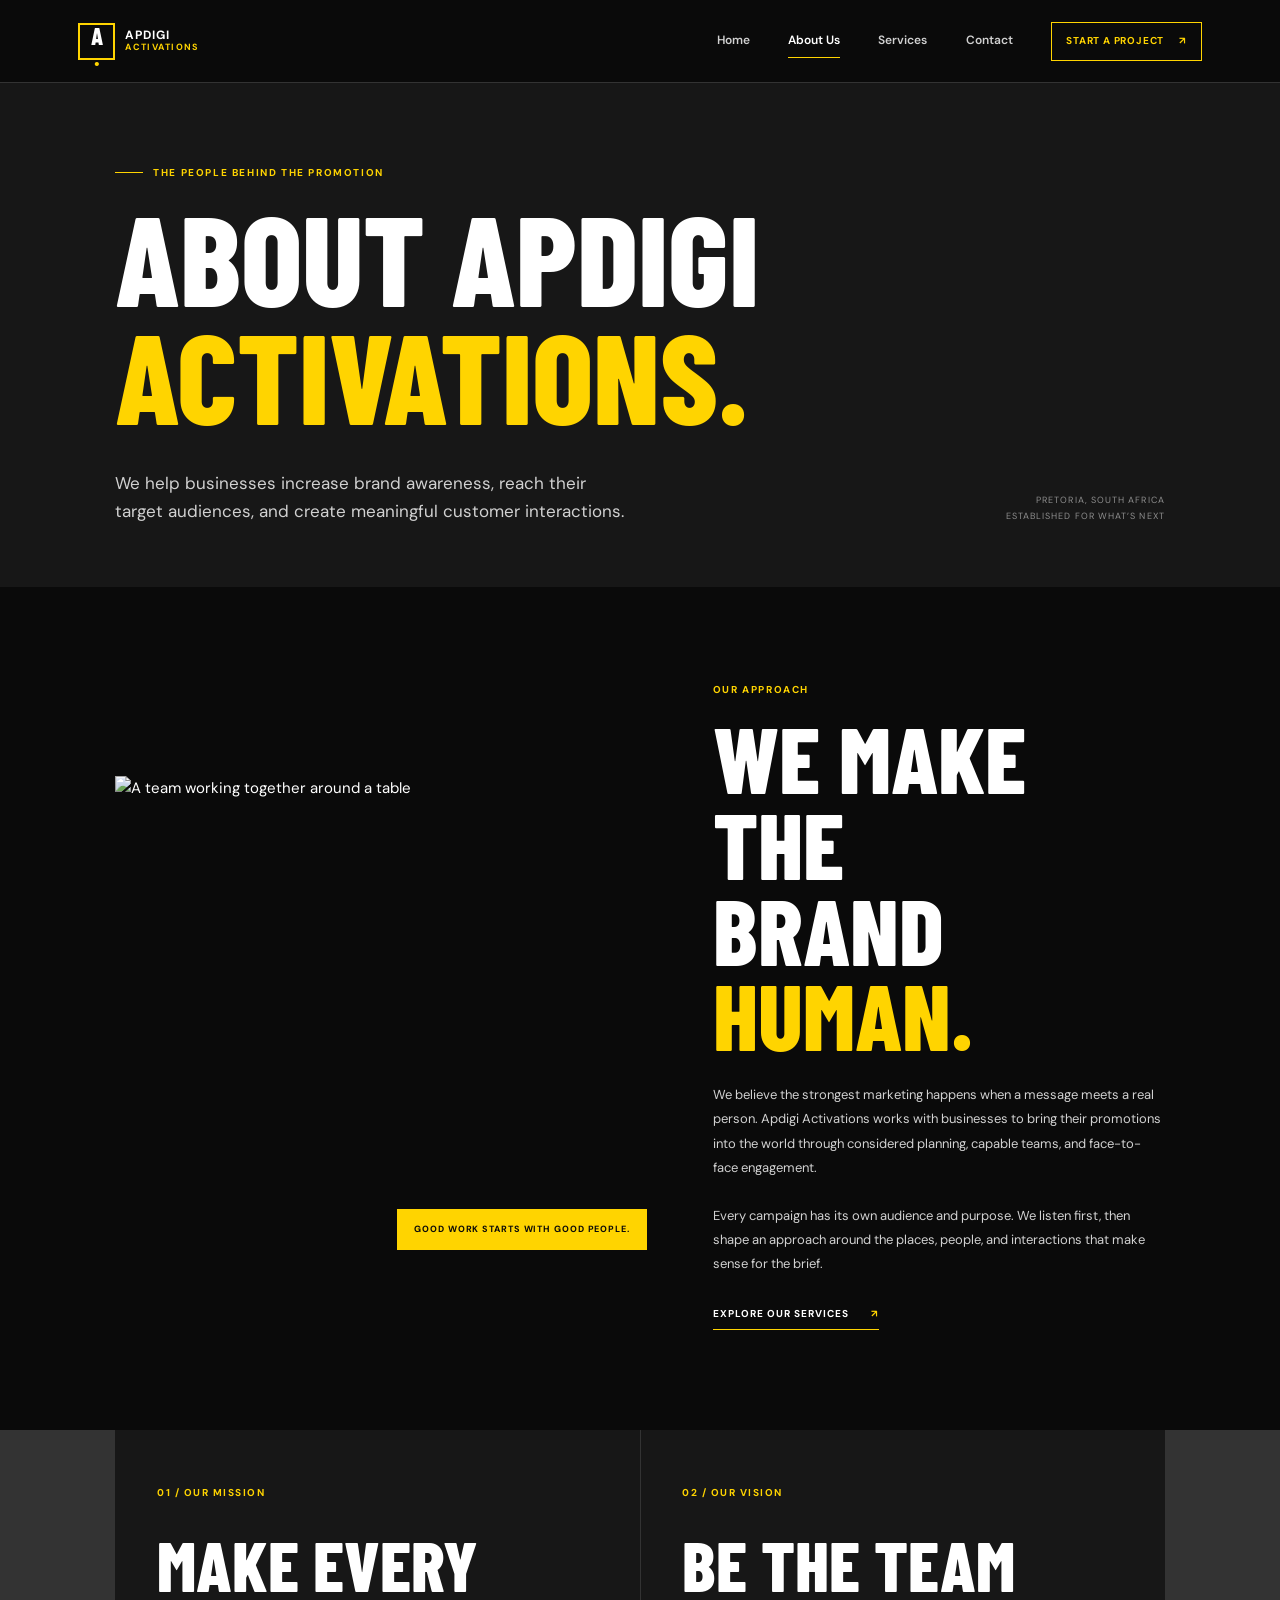
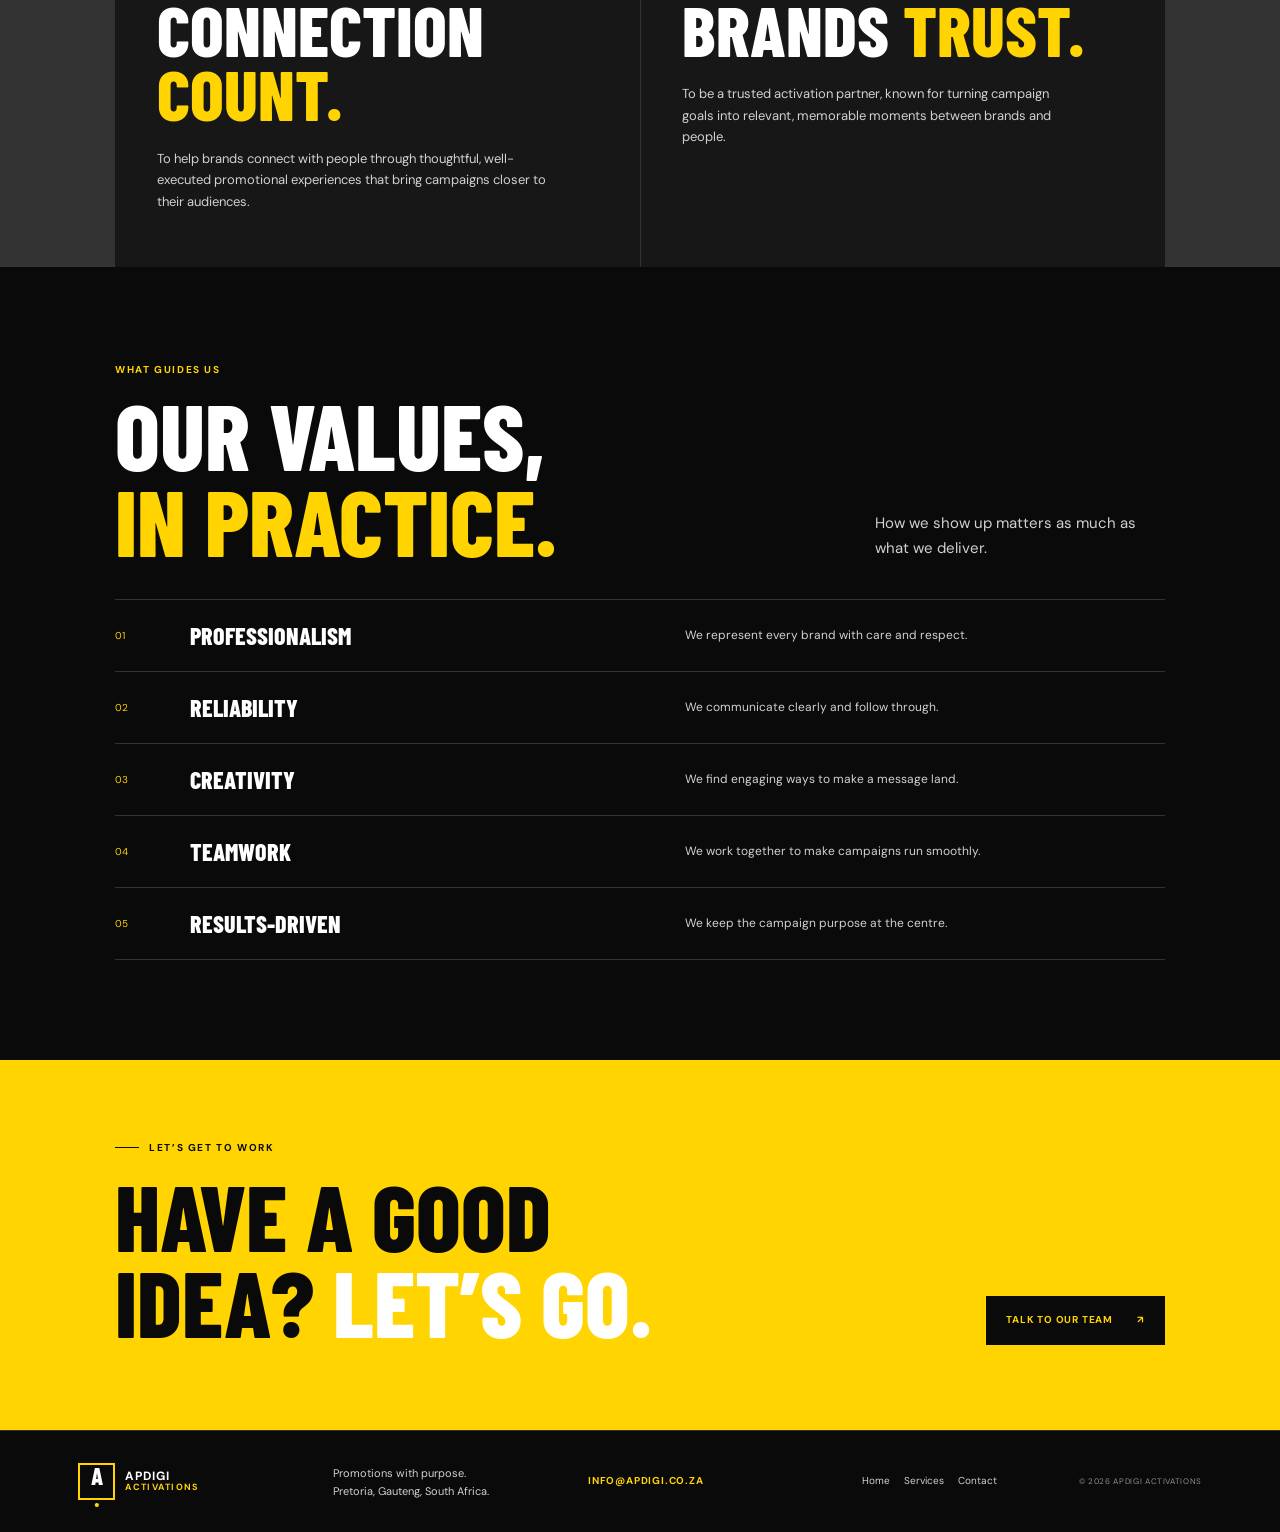
==== about.html @ fc855e17 "Build Apdigi Activations website" ====
<!doctype html>
<html lang="en-ZA">
<head>
  <meta charset="utf-8">
  <meta name="viewport" content="width=device-width, initial-scale=1">
  <meta name="description" content="Meet Apdigi Activations, a Pretoria promotions agency helping businesses build awareness and meaningful customer interactions.">
  <meta name="theme-color" content="#0a0a0a">
  <title>About Us | Apdigi Activations</title>
  <link rel="preconnect" href="https://fonts.googleapis.com"><link rel="preconnect" href="https://fonts.gstatic.com" crossorigin>
  <link href="https://fonts.googleapis.com/css2?family=Barlow+Condensed:wght@600;700;800;900&family=DM+Sans:wght@400;500;600;700&display=swap" rel="stylesheet">
  <link rel="stylesheet" href="assets/styles.css"><script src="assets/script.js" defer></script>
</head>
<body>
  <a class="skip-link" href="#main">Skip to content</a>
  <header class="site-header"><a class="brand" href="index.html" aria-label="Apdigi Activations home"><span class="brand-mark">A<span>.</span></span><span class="brand-name">APDIGI <b>ACTIVATIONS</b></span></a><button class="menu-toggle" type="button" aria-expanded="false" aria-controls="primary-nav" aria-label="Open navigation"><span></span><span></span></button><nav class="primary-nav" id="primary-nav" aria-label="Main navigation"><a href="index.html">Home</a><a href="about.html" aria-current="page">About Us</a><a href="services.html">Services</a><a href="contact.html">Contact</a><a class="nav-cta" href="contact.html">START A PROJECT <span aria-hidden="true">↗</span></a></nav></header>
  <main id="main">
    <section class="page-hero section-pad"><p class="eyebrow"><span class="eyebrow-line"></span> THE PEOPLE BEHIND THE PROMOTION</p><h1>ABOUT APDIGI<br><em>ACTIVATIONS.</em></h1><div class="page-hero-bottom"><p>We help businesses increase brand awareness, reach their target audiences, and create meaningful customer interactions.</p><span>PRETORIA, SOUTH AFRICA<br>ESTABLISHED FOR WHAT’S NEXT</span></div></section>
    <section class="about-story section-pad"><div class="about-image"><img src="https://images.unsplash.com/photo-1556761175-b413da4baf72?auto=format&fit=crop&w=1200&q=85" alt="A team working together around a table" loading="lazy"><span class="image-caption">GOOD WORK STARTS WITH GOOD PEOPLE.</span></div><div class="about-copy"><p class="eyebrow">OUR APPROACH</p><h2>WE MAKE THE<br>BRAND <em>HUMAN.</em></h2><p>We believe the strongest marketing happens when a message meets a real person. Apdigi Activations works with businesses to bring their promotions into the world through considered planning, capable teams, and face-to-face engagement.</p><p>Every campaign has its own audience and purpose. We listen first, then shape an approach around the places, people, and interactions that make sense for the brief.</p><a class="text-link" href="services.html">EXPLORE OUR SERVICES <span aria-hidden="true">↗</span></a></div></section>
    <section class="mission-vision section-pad"><article><span class="section-kicker">01 / OUR MISSION</span><h2>MAKE EVERY<br>CONNECTION <em>COUNT.</em></h2><p>To help brands connect with people through thoughtful, well-executed promotional experiences that bring campaigns closer to their audiences.</p></article><article><span class="section-kicker">02 / OUR VISION</span><h2>BE THE TEAM<br>BRANDS <em>TRUST.</em></h2><p>To be a trusted activation partner, known for turning campaign goals into relevant, memorable moments between brands and people.</p></article></section>
    <section class="values-section section-pad"><div class="section-heading"><div><p class="eyebrow">WHAT GUIDES US</p><h2>OUR VALUES,<br><em>IN PRACTICE.</em></h2></div><p>How we show up matters as much as what we deliver.</p></div><div class="values-list"><div><span>01</span><h3>PROFESSIONALISM</h3><p>We represent every brand with care and respect.</p></div><div><span>02</span><h3>RELIABILITY</h3><p>We communicate clearly and follow through.</p></div><div><span>03</span><h3>CREATIVITY</h3><p>We find engaging ways to make a message land.</p></div><div><span>04</span><h3>TEAMWORK</h3><p>We work together to make campaigns run smoothly.</p></div><div><span>05</span><h3>RESULTS-DRIVEN</h3><p>We keep the campaign purpose at the centre.</p></div></div></section>
    <section class="cta-band section-pad"><p class="eyebrow">LET’S GET TO WORK</p><div class="cta-content"><h2>HAVE A GOOD<br>IDEA? <em>LET’S GO.</em></h2><a class="button button-yellow" href="contact.html">TALK TO OUR TEAM <span aria-hidden="true">↗</span></a></div></section>
  </main>
  <footer class="site-footer"><a class="brand footer-brand" href="index.html"><span class="brand-mark">A<span>.</span></span><span class="brand-name">APDIGI <b>ACTIVATIONS</b></span></a><p>Promotions with purpose.<br>Pretoria, Gauteng, South Africa.</p><a class="footer-email" href="mailto:info@apdigi.co.za">INFO@APDIGI.CO.ZA</a><nav aria-label="Footer navigation"><a href="index.html">Home</a><a href="services.html">Services</a><a href="contact.html">Contact</a></nav><span class="copyright">© <span data-year>2026</span> APDIGI ACTIVATIONS</span></footer>
</body>
</html>
---- assets/styles.css ----
:root {
  color-scheme: dark;
  --black: #0a0a0a;
  --charcoal: #171717;
  --charcoal-light: #202020;
  --yellow: #ffd400;
  --white: #fff;
  --muted: #d1d1d1;
  --dim: #8e8e8e;
  --line: rgba(255, 255, 255, .17);
  --display: "Barlow Condensed", Impact, sans-serif;
  --body: "DM Sans", sans-serif;
}
* { box-sizing: border-box; }
html { scroll-behavior: smooth; background: var(--black); }
body { margin: 0; background: var(--black); color: var(--white); font-family: var(--body); font-size: 15px; line-height: 1.65; }
img { display: block; width: 100%; }
a { color: inherit; text-decoration: none; }
button, input, textarea, select { font: inherit; }
::selection { background: var(--yellow); color: var(--black); }
.skip-link { position: fixed; z-index: 30; top: 10px; left: 10px; padding: 10px 16px; transform: translateY(-150%); background: var(--yellow); color: var(--black); }
.skip-link:focus { transform: none; }
.site-header { position: relative; z-index: 10; display: flex; min-height: 82px; align-items: center; justify-content: space-between; padding: 0 6.1%; border-bottom: 1px solid var(--line); background: var(--black); }
.brand { display: inline-flex; align-items: center; gap: 10px; flex: 0 0 auto; }
.brand-mark { display: grid; width: 37px; height: 37px; place-items: center; border: 2px solid var(--yellow); color: var(--white); font: 800 24px/.9 var(--display); }
.brand-mark span { color: var(--yellow); }
.brand-name { display: flex; flex-direction: column; font-size: 12px; font-weight: 700; line-height: 1.1; letter-spacing: .08em; }
.brand-name b { color: var(--yellow); font-size: 9px; letter-spacing: .16em; }
.primary-nav { display: flex; height: 82px; align-items: center; gap: clamp(20px, 3vw, 48px); }
.primary-nav > a:not(.nav-cta) { position: relative; color: var(--muted); font-size: 12px; font-weight: 600; transition: color .2s ease; }
.primary-nav > a:not(.nav-cta)::after { position: absolute; right: 0; bottom: -7px; left: 0; height: 1px; transform: scaleX(0); transform-origin: left; background: var(--yellow); content: ""; transition: transform .2s ease; }
.primary-nav > a:hover, .primary-nav > a[aria-current="page"] { color: var(--white); }
.primary-nav > a:hover::after, .primary-nav > a[aria-current="page"]::after { transform: scaleX(1); }
.nav-cta { display: inline-flex; min-height: 39px; align-items: center; gap: 15px; padding: 0 14px; border: 1px solid var(--yellow); color: var(--yellow); font-size: 10px; font-weight: 700; letter-spacing: .08em; transition: color .2s, background .2s; }
.nav-cta:hover { background: var(--yellow); color: var(--black); }
.menu-toggle { display: none; }
.hero { position: relative; display: grid; min-height: min(690px, calc(100svh - 82px)); grid-template-columns: 1fr .95fr; align-items: center; gap: 3.5%; padding: 6.4% 6.1% 7%; overflow: hidden; }
.hero-copy { position: relative; z-index: 2; padding: 0 0 22px; animation: rise-in .7s both; }
.eyebrow { display: flex; align-items: center; gap: 10px; margin: 0 0 18px; color: var(--yellow); font-size: 10px; font-weight: 700; letter-spacing: .16em; line-height: 1.5; }
.eyebrow-line { width: 28px; height: 1px; background: var(--yellow); }
h1, h2, h3, p { margin-top: 0; }
h1, h2, h3 { font-family: var(--display); font-weight: 800; line-height: .92; }
.hero h1, .page-hero h1, .contact-heading h1 { margin: 0; font-size: clamp(70px, 9vw, 142px); letter-spacing: 0; }
h1 em, h2 em { color: var(--yellow); font-style: normal; }
.hero-intro { max-width: 450px; margin: 25px 0 28px; color: var(--muted); font-size: 15px; line-height: 1.8; }
.button-row { display: flex; align-items: center; flex-wrap: wrap; gap: 10px 22px; }
.button { display: inline-flex; min-height: 49px; align-items: center; justify-content: center; gap: 24px; padding: 0 19px; border: 1px solid transparent; font-size: 10px; font-weight: 700; letter-spacing: .08em; transition: background .2s, color .2s, transform .2s, border-color .2s; }
.button:hover { transform: translateY(-2px); }
.button-yellow { background: var(--yellow); color: var(--black); }
.button-yellow:hover { border-color: var(--yellow); background: transparent; color: var(--yellow); }
.button-quiet { border-color: var(--line); color: var(--white); }
.button-quiet:hover { border-color: var(--yellow); color: var(--yellow); }
.hero-note { display: flex; align-items: center; gap: 10px; margin-top: 45px; color: var(--dim); font-size: 9px; font-weight: 700; letter-spacing: .12em; }
.note-dot { width: 7px; height: 7px; border-radius: 50%; background: var(--yellow); box-shadow: 0 0 0 5px rgba(255, 212, 0, .12); }
.hero-visual { position: relative; height: min(500px, 60vw); min-height: 350px; animation: reveal-in .85s .1s both; }
.hero-visual::before { position: absolute; z-index: 1; top: -11px; right: -11px; width: 38%; height: 38%; border-top: 1px solid var(--yellow); border-right: 1px solid var(--yellow); content: ""; }
.hero-visual > img { height: 100%; object-fit: cover; filter: saturate(.72) contrast(1.05); }
.hero-visual::after { position: absolute; inset: 35% 0 0; background: linear-gradient(transparent, rgba(0, 0, 0, .55)); content: ""; }
.image-tag { position: absolute; z-index: 2; right: 20px; bottom: 20px; left: 20px; display: flex; align-items: end; justify-content: space-between; }
.image-tag span { color: var(--yellow); font-size: 10px; letter-spacing: .1em; }
.image-tag b { font: 700 26px/.95 var(--display); text-align: right; }
.hero-stamp { position: absolute; z-index: 2; top: 18px; left: -24px; display: grid; width: 54px; height: 54px; place-items: center; border-radius: 50%; background: var(--yellow); color: var(--black); font: 800 30px/.8 var(--display); }
.hero-stamp span { color: var(--white); }
.hero-index { position: absolute; right: 6.1%; bottom: 22px; color: var(--dim); font-size: 9px; letter-spacing: .16em; }
.section-pad { padding-right: 9%; padding-left: 9%; }
.intro-band { padding-top: 70px; padding-bottom: 80px; background: var(--charcoal); }
.section-kicker { display: flex; align-items: center; justify-content: space-between; color: var(--yellow); font-size: 10px; font-weight: 700; letter-spacing: .15em; }
.section-kicker span { color: var(--dim); }
.intro-content { display: grid; grid-template-columns: 1.1fr .9fr; gap: 9%; align-items: end; margin-top: 35px; }
.intro-content h2, .section-heading h2, .about-copy h2, .mission-vision h2, .cta-content h2, .service-final h2 { margin: 0; font-size: clamp(54px, 7.3vw, 102px); }
.intro-content > div { max-width: 470px; padding-bottom: 5px; }
.intro-content > div p, .about-copy > p:not(.eyebrow) { margin-bottom: 24px; color: var(--muted); line-height: 1.85; }
.text-link { display: inline-flex; align-items: center; gap: 22px; padding-bottom: 7px; border-bottom: 1px solid var(--yellow); color: var(--white); font-size: 10px; font-weight: 700; letter-spacing: .1em; }
.text-link span { color: var(--yellow); transition: transform .2s; }
.text-link:hover span { transform: translate(3px, -3px); }
.services-preview { padding-top: 95px; padding-bottom: 105px; }
.section-heading { display: flex; align-items: end; justify-content: space-between; gap: 35px; margin-bottom: 45px; }
.section-heading .eyebrow { margin-bottom: 15px; }
.section-heading > p { max-width: 290px; margin: 0 0 4px; color: var(--muted); }
.service-grid { display: grid; grid-template-columns: repeat(3, 1fr); border-top: 1px solid var(--line); border-bottom: 1px solid var(--line); }
.service-card { position: relative; display: flex; min-height: 260px; flex-direction: column; justify-content: space-between; padding: 22px 24px 24px 0; transition: background .25s, padding .25s; }
.service-card + .service-card { padding-left: 25px; border-left: 1px solid var(--line); }
.service-card:hover { background: linear-gradient(110deg, rgba(255, 212, 0, .08), transparent 70%); }
.service-number { color: var(--yellow); font-size: 11px; letter-spacing: .08em; }
.service-card-bottom { display: flex; align-items: end; justify-content: space-between; }
.service-card h3 { margin: 0; font-size: clamp(34px, 4vw, 49px); }
.circle-arrow { display: grid; width: 37px; height: 37px; place-items: center; border: 1px solid var(--line); border-radius: 50%; color: var(--yellow); font-size: 17px; transition: border-color .2s, background .2s, color .2s; }
.service-card:hover .circle-arrow { border-color: var(--yellow); background: var(--yellow); color: var(--black); }
.service-card > p { max-width: 240px; margin: 14px 0 0; color: var(--muted); font-size: 12px; }
.image-banner { position: relative; height: clamp(360px, 48vw, 600px); overflow: hidden; }
.image-banner::after { position: absolute; inset: 0; background: linear-gradient(90deg, rgba(0, 0, 0, .8), rgba(0, 0, 0, .08)); content: ""; }
.image-banner img { height: 100%; object-fit: cover; filter: saturate(.55); }
.image-banner-copy { position: absolute; z-index: 1; top: 50%; left: 9%; transform: translateY(-50%); }
.image-banner-copy h2 { margin: 0; font-size: clamp(70px, 10vw, 136px); }
.cta-band { padding-top: 80px; padding-bottom: 85px; background: var(--yellow); color: var(--black); }
.cta-band .eyebrow { color: var(--black); }
.cta-band .eyebrow::before { width: 24px; height: 1px; background: var(--black); content: ""; }
.cta-band h2 em, .service-final h2 em { color: var(--white); }
.cta-content { display: flex; align-items: end; justify-content: space-between; gap: 25px; }
.cta-content .button-yellow { border-color: var(--black); background: var(--black); color: var(--yellow); }
.cta-content .button-yellow:hover { background: transparent; color: var(--black); }
.site-footer { display: grid; grid-template-columns: 1.2fr 1.2fr 1.3fr 1fr auto; align-items: center; gap: 25px; padding: 32px 6.1%; border-top: 1px solid var(--line); color: var(--muted); }
.footer-brand { color: var(--white); }
.site-footer > p { margin: 0; font-size: 11px; }
.footer-email { color: var(--yellow); font-size: 10px; font-weight: 700; letter-spacing: .08em; }
.site-footer nav { display: flex; flex-wrap: wrap; gap: 14px; font-size: 10px; }
.site-footer nav a:hover { color: var(--yellow); }
.copyright { color: var(--dim); font-size: 8px; letter-spacing: .08em; white-space: nowrap; }
.page-hero { padding-top: 82px; padding-bottom: 62px; background: var(--charcoal); }
.page-hero h1 { font-size: clamp(68px, 10vw, 142px); }
.page-hero-bottom { display: flex; align-items: end; justify-content: space-between; gap: 30px; margin-top: 35px; }
.page-hero-bottom p { max-width: 520px; margin: 0; color: var(--muted); font-size: 17px; }
.page-hero-bottom span { color: var(--dim); font-size: 9px; letter-spacing: .12em; line-height: 1.8; text-align: right; }
.about-story { display: grid; grid-template-columns: 1fr .88fr; gap: 8%; align-items: center; padding-top: 95px; padding-bottom: 100px; }
.about-image { position: relative; min-height: 420px; }
.about-image img { height: 460px; object-fit: cover; filter: saturate(.65); }
.image-caption { position: absolute; right: -18px; bottom: -14px; padding: 13px 17px; background: var(--yellow); color: var(--black); font-size: 9px; font-weight: 700; letter-spacing: .1em; }
.about-copy h2 { margin-bottom: 25px; }
.about-copy > p:not(.eyebrow) { font-size: 13px; }
.about-copy .text-link { margin-top: 4px; }
.mission-vision { display: grid; grid-template-columns: 1fr 1fr; gap: 1px; background: var(--line); }
.mission-vision article { padding: 55px 8%; background: var(--charcoal); }
.mission-vision .section-kicker { margin-bottom: 30px; }
.mission-vision h2 { margin-bottom: 22px; font-size: clamp(48px, 5.5vw, 72px); }
.mission-vision article > p { max-width: 400px; margin: 0; color: var(--muted); font-size: 13px; }
.values-section { padding-top: 95px; padding-bottom: 100px; }
.values-section .section-heading { margin-bottom: 35px; }
.values-list { border-top: 1px solid var(--line); }
.values-list > div { display: grid; grid-template-columns: 60px 1fr 1fr; align-items: center; gap: 15px; min-height: 72px; border-bottom: 1px solid var(--line); }
.values-list span { color: var(--yellow); font-size: 10px; }
.values-list h3 { margin: 0; font-size: 24px; }
.values-list p { margin: 0; color: var(--muted); font-size: 12px; }
.detail-copy .detail-number { display: block; margin-bottom: 34px; color: var(--yellow); font-size: 12px; }
.detail-number i { color: var(--dim); font-style: normal; }
.service-detail { display: grid; grid-template-columns: .9fr 1.1fr; align-items: center; gap: 9%; padding-top: 80px; padding-bottom: 80px; border-bottom: 1px solid var(--line); scroll-margin-top: 20px; }
.service-detail:nth-child(even) { background: var(--charcoal); }
.service-detail.detail-reverse .detail-copy { order: 2; }
.service-detail.detail-reverse .detail-image { order: 1; }
.detail-copy .eyebrow { margin-bottom: 15px; }
.detail-copy h2 { margin: 0 0 22px; font-size: clamp(57px, 7vw, 90px); }
.detail-copy > p:not(.eyebrow) { max-width: 440px; color: var(--muted); font-size: 13px; line-height: 1.8; }
.detail-copy .button { margin-top: 8px; }
.detail-image { min-height: 380px; }
.detail-image img { height: 430px; object-fit: cover; filter: saturate(.65); }
.service-final { padding-top: 80px; padding-bottom: 90px; background: var(--yellow); color: var(--black); }
.service-final .eyebrow { color: var(--black); }
.service-final h2 { margin-bottom: 18px; }
.service-final > p:not(.eyebrow) { max-width: 500px; margin-bottom: 25px; color: #25220e; }
.service-final .button-yellow { border-color: var(--black); background: var(--black); color: var(--yellow); }
.service-final .button-yellow:hover { background: transparent; color: var(--black); }
.contact-heading { padding-top: 75px; padding-bottom: 46px; background: var(--charcoal); }
.contact-heading h1 { font-size: clamp(64px, 9vw, 126px); }
.contact-heading > p:last-child { max-width: 540px; margin: 25px 0 0; color: var(--muted); font-size: 16px; }
.contact-layout { display: grid; grid-template-columns: .75fr 1.25fr; gap: 9%; padding-top: 65px; padding-bottom: 95px; }
.contact-map { padding-bottom: 90px; }
.map-heading { display: flex; align-items: end; justify-content: space-between; gap: 20px; margin-bottom: 24px; }
.map-heading h2 { margin: 0; font-size: clamp(40px, 6vw, 68px); }
.map-frame { display: block; width: 100%; min-height: 300px; aspect-ratio: 16 / 7; border: 0; background: var(--charcoal); }
.contact-email { display: inline-block; margin: 10px 0 40px; font: 700 clamp(37px, 5vw, 65px)/.95 var(--display); }
.contact-email span { color: var(--yellow); font: 500 18px var(--body); vertical-align: top; }
.contact-detail { margin-top: 24px; padding-top: 18px; border-top: 1px solid var(--line); }
.contact-detail > span { color: var(--yellow); font-size: 9px; font-weight: 700; letter-spacing: .15em; }
.contact-detail p { margin: 8px 0 0; color: var(--muted); font-size: 12px; }
.contact-form { padding: 28px; background: var(--charcoal); }
.form-heading { display: flex; align-items: center; justify-content: space-between; gap: 10px; margin-bottom: 25px; padding-bottom: 18px; border-bottom: 1px solid var(--line); }
.form-heading h2 { margin: 0; font-size: 28px; }
.form-heading > span { color: var(--dim); font-size: 9px; letter-spacing: .1em; white-space: nowrap; }
.form-grid { display: grid; grid-template-columns: 1fr 1fr; gap: 17px 15px; }
.form-grid label { display: flex; flex-direction: column; gap: 7px; color: var(--muted); font-size: 11px; font-weight: 600; }
.form-grid label > span { display: inline; color: var(--yellow); }
.form-grid .form-full { grid-column: 1 / -1; }
.form-grid input, .form-grid textarea, .form-grid select { width: 100%; min-height: 45px; padding: 11px 12px; border: 1px solid #414141; border-radius: 0; outline: 0; background: #101010; color: var(--white); font-size: 12px; }
.form-grid textarea { min-height: 125px; resize: vertical; }
.form-grid input::placeholder, .form-grid textarea::placeholder { color: #747474; }
.form-grid input:focus, .form-grid textarea:focus, .form-grid select:focus { border-color: var(--yellow); }
.form-grid [aria-invalid="true"] { border-color: #ff7e65; }
.field-error { min-height: 0; color: #ff9a85; font-size: 10px; font-weight: 400; }
.field-error:not(:empty) { min-height: 14px; }
.form-notice { margin: 21px 0; padding-left: 12px; border-left: 2px solid var(--yellow); color: var(--muted); font-size: 10px; line-height: 1.7; }
.form-submit { cursor: pointer; }
.form-status { min-height: 0; margin: 0; color: var(--yellow); font-size: 12px; }
.form-status:not(:empty) { margin-top: 15px; }
:focus-visible { outline: 2px solid var(--yellow); outline-offset: 4px; }
@keyframes rise-in { from { opacity: 0; transform: translateY(18px); } to { opacity: 1; transform: translateY(0); } }
@keyframes reveal-in { from { opacity: 0; transform: translateX(14px); } to { opacity: 1; transform: translateX(0); } }
@media (max-width: 900px) {
  .site-footer { grid-template-columns: 1fr 1fr; }
  .copyright { justify-self: end; }
  .hero { grid-template-columns: 1fr 1fr; }
  .hero h1 { font-size: clamp(66px, 10vw, 100px); }
  .section-pad { padding-right: 7%; padding-left: 7%; }
  .contact-layout { gap: 6%; }
}
@media (max-width: 680px) {
  .site-header { min-height: 70px; padding: 0 6%; }
  .menu-toggle { display: flex; width: 42px; height: 42px; flex-direction: column; align-items: center; justify-content: center; gap: 6px; border: 1px solid var(--line); background: transparent; cursor: pointer; }
  .menu-toggle span { width: 17px; height: 1px; background: var(--yellow); transition: transform .2s; }
  .menu-toggle[aria-expanded="true"] span:first-child { transform: translateY(3.5px) rotate(45deg); }
  .menu-toggle[aria-expanded="true"] span:last-child { transform: translateY(-3.5px) rotate(-45deg); }
  .primary-nav { position: absolute; top: 69px; right: 0; left: 0; display: none; height: auto; flex-direction: column; align-items: stretch; gap: 0; padding: 9px 6% 20px; border-bottom: 1px solid var(--line); background: var(--black); }
  .primary-nav.is-open { display: flex; }
  .primary-nav > a:not(.nav-cta) { padding: 12px 0; border-bottom: 1px solid var(--line); }
  .primary-nav > a:not(.nav-cta)::after { display: none; }
  .nav-cta { align-self: flex-start; margin-top: 15px; }
  .hero { min-height: auto; grid-template-columns: 1fr; gap: 30px; padding: 52px 6% 55px; }
  .hero h1, .page-hero h1, .contact-heading h1 { font-size: clamp(66px, 17vw, 100px); }
  .hero-intro { max-width: 390px; margin: 19px 0 22px; font-size: 13px; }
  .hero-note { margin-top: 26px; }
  .hero-visual { height: 82vw; min-height: 290px; max-height: 430px; margin: 0 8px 0 10px; }
  .hero-stamp { left: -15px; }
  .hero-index { display: none; }
  .section-pad { padding-right: 6%; padding-left: 6%; }
  .intro-band, .services-preview, .values-section { padding-top: 58px; padding-bottom: 62px; }
  .intro-content { grid-template-columns: 1fr; gap: 20px; margin-top: 25px; }
  .intro-content h2, .section-heading h2, .about-copy h2, .cta-content h2, .service-final h2 { font-size: clamp(55px, 13vw, 78px); }
  .section-heading { align-items: start; flex-direction: column; gap: 15px; margin-bottom: 28px; }
  .section-heading > p { max-width: 340px; }
  .service-grid { grid-template-columns: 1fr; }
  .service-card { min-height: 190px; padding: 20px 0; }
  .service-card + .service-card { padding-left: 0; border-top: 1px solid var(--line); border-left: 0; }
  .service-card h3 { font-size: 42px; }
  .image-banner { height: 390px; }
  .image-banner-copy { left: 6%; }
  .image-banner-copy h2 { font-size: 83px; }
  .cta-band { padding-top: 55px; padding-bottom: 58px; }
  .cta-content { align-items: flex-start; flex-direction: column; gap: 24px; }
  .site-footer { grid-template-columns: 1fr 1fr; gap: 24px 12px; padding: 27px 6%; }
  .site-footer > p { font-size: 10px; }
  .site-footer nav { gap: 12px; }
  .copyright { grid-column: 1 / -1; justify-self: start; }
  .page-hero { padding-top: 58px; padding-bottom: 44px; }
  .page-hero-bottom { align-items: flex-start; flex-direction: column; gap: 17px; margin-top: 25px; }
  .page-hero-bottom p { font-size: 14px; }
  .page-hero-bottom span { text-align: left; }
  .about-story { grid-template-columns: 1fr; gap: 44px; padding-top: 58px; padding-bottom: 64px; }
  .about-image { min-height: 0; margin-right: 10px; }
  .about-image img { height: 75vw; max-height: 430px; }
  .image-caption { right: -10px; bottom: -12px; font-size: 8px; }
  .about-copy h2 { margin-bottom: 19px; }
  .mission-vision { grid-template-columns: 1fr; }
  .mission-vision article { padding: 38px 6%; }
  .mission-vision h2 { font-size: 55px; }
  .values-list > div { grid-template-columns: 32px 1fr; gap: 8px; padding: 14px 0; }
  .values-list h3 { font-size: 21px; }
  .values-list p { grid-column: 2; }
  .service-detail { grid-template-columns: 1fr; gap: 30px; padding-top: 55px; padding-bottom: 58px; }
  .service-detail.detail-reverse .detail-copy, .service-detail.detail-reverse .detail-image { order: initial; }
  .detail-copy .detail-number { margin-bottom: 25px; }
  .detail-copy h2 { font-size: clamp(58px, 14vw, 82px); }
  .detail-image { min-height: 0; }
  .detail-image img { height: 72vw; max-height: 410px; }
  .service-final { padding-top: 55px; padding-bottom: 62px; }
  .contact-heading { padding-top: 55px; padding-bottom: 36px; }
  .contact-heading > p:last-child { font-size: 14px; }
  .contact-layout { grid-template-columns: 1fr; gap: 35px; padding-top: 40px; padding-bottom: 62px; }
  .contact-map { padding-bottom: 62px; }
  .map-heading { align-items: flex-start; flex-direction: column; }
  .map-frame { min-height: 270px; aspect-ratio: 4 / 3; }
  .contact-email { margin-bottom: 20px; font-size: 52px; }
  .contact-detail { margin-top: 17px; padding-top: 13px; }
  .contact-form { padding: 20px 16px; }
  .form-grid { grid-template-columns: 1fr; }
  .form-grid .form-full { grid-column: auto; }
  .form-heading { align-items: flex-start; flex-direction: column; }
}
@media (prefers-reduced-motion: reduce) {
  *, *::before, *::after { scroll-behavior: auto !important; animation-duration: .01ms !important; animation-iteration-count: 1 !important; transition-duration: .01ms !important; }
}
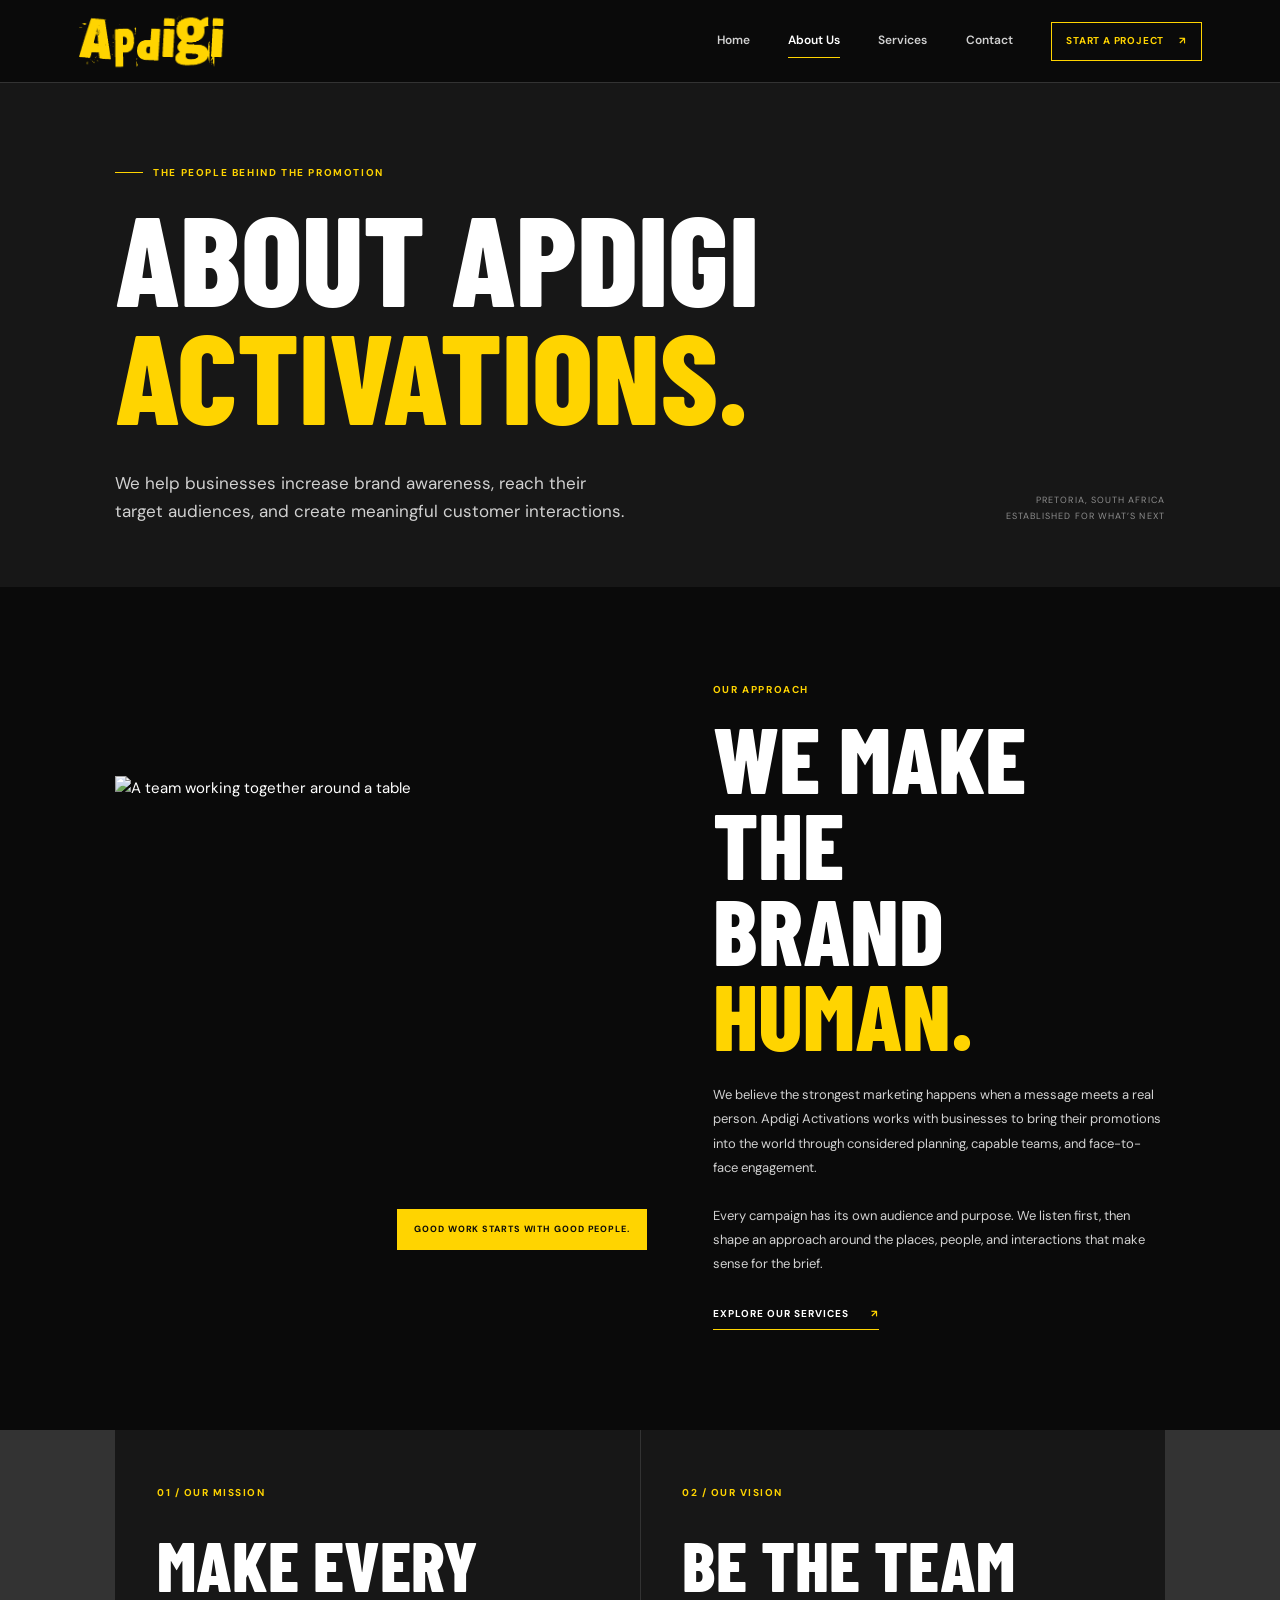
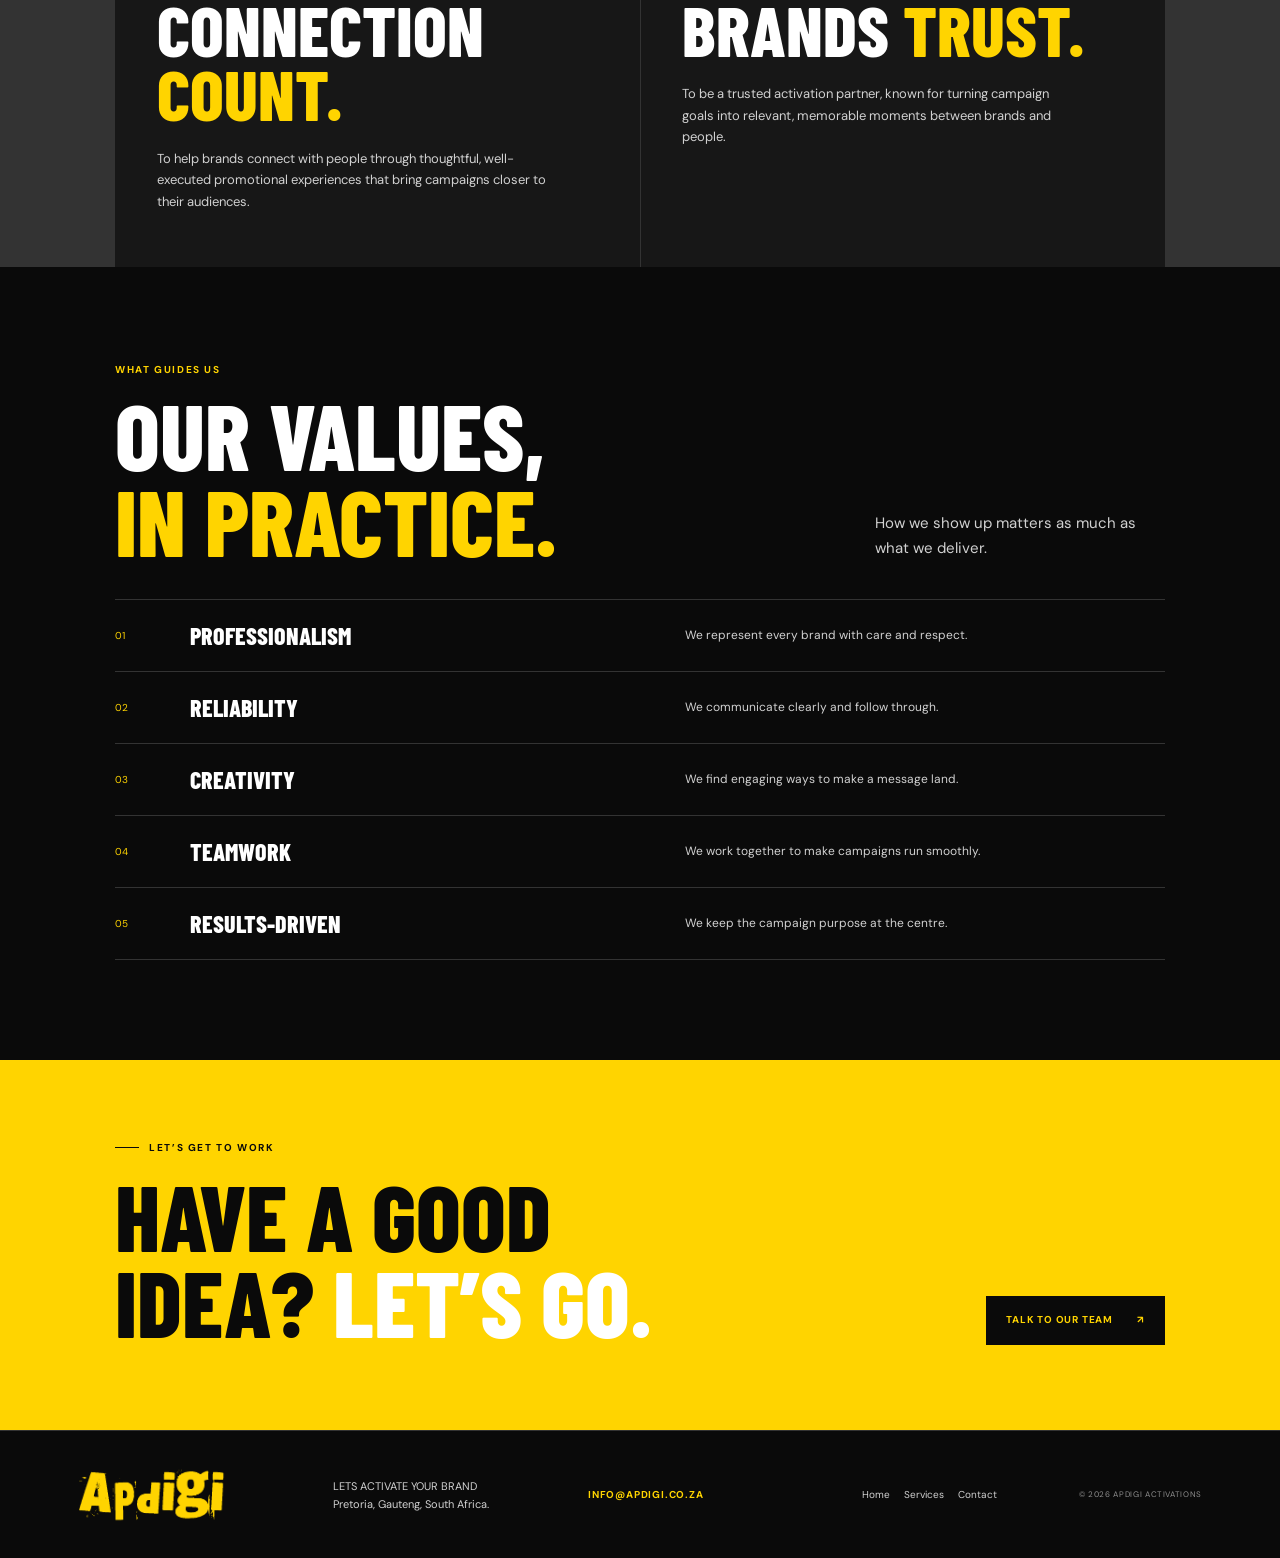
==== commit 9bf67f6a: "Update Apdigi logo and campaign tagline Co-authored-by: Copilot <223556219+Copilot@users.noreply.git" ====
--- a/about.html
+++ b/about.html
@@ -12,7 +12,7 @@
 </head>
 <body>
   <a class="skip-link" href="#main">Skip to content</a>
-  <header class="site-header"><a class="brand" href="index.html" aria-label="Apdigi Activations home"><span class="brand-mark">A<span>.</span></span><span class="brand-name">APDIGI <b>ACTIVATIONS</b></span></a><button class="menu-toggle" type="button" aria-expanded="false" aria-controls="primary-nav" aria-label="Open navigation"><span></span><span></span></button><nav class="primary-nav" id="primary-nav" aria-label="Main navigation"><a href="index.html">Home</a><a href="about.html" aria-current="page">About Us</a><a href="services.html">Services</a><a href="contact.html">Contact</a><a class="nav-cta" href="contact.html">START A PROJECT <span aria-hidden="true">↗</span></a></nav></header>
+  <header class="site-header"><a class="brand" href="index.html" aria-label="Apdigi Activations home"><img src="assets/apdigi-logo-transparent.png" width="632" height="270" alt="APDIGI"></a><button class="menu-toggle" type="button" aria-expanded="false" aria-controls="primary-nav" aria-label="Open navigation"><span></span><span></span></button><nav class="primary-nav" id="primary-nav" aria-label="Main navigation"><a href="index.html">Home</a><a href="about.html" aria-current="page">About Us</a><a href="services.html">Services</a><a href="contact.html">Contact</a><a class="nav-cta" href="contact.html">START A PROJECT <span aria-hidden="true">↗</span></a></nav></header>
   <main id="main">
     <section class="page-hero section-pad"><p class="eyebrow"><span class="eyebrow-line"></span> THE PEOPLE BEHIND THE PROMOTION</p><h1>ABOUT APDIGI<br><em>ACTIVATIONS.</em></h1><div class="page-hero-bottom"><p>We help businesses increase brand awareness, reach their target audiences, and create meaningful customer interactions.</p><span>PRETORIA, SOUTH AFRICA<br>ESTABLISHED FOR WHAT’S NEXT</span></div></section>
     <section class="about-story section-pad"><div class="about-image"><img src="https://images.unsplash.com/photo-1556761175-b413da4baf72?auto=format&fit=crop&w=1200&q=85" alt="A team working together around a table" loading="lazy"><span class="image-caption">GOOD WORK STARTS WITH GOOD PEOPLE.</span></div><div class="about-copy"><p class="eyebrow">OUR APPROACH</p><h2>WE MAKE THE<br>BRAND <em>HUMAN.</em></h2><p>We believe the strongest marketing happens when a message meets a real person. Apdigi Activations works with businesses to bring their promotions into the world through considered planning, capable teams, and face-to-face engagement.</p><p>Every campaign has its own audience and purpose. We listen first, then shape an approach around the places, people, and interactions that make sense for the brief.</p><a class="text-link" href="services.html">EXPLORE OUR SERVICES <span aria-hidden="true">↗</span></a></div></section>
@@ -20,6 +20,6 @@
     <section class="values-section section-pad"><div class="section-heading"><div><p class="eyebrow">WHAT GUIDES US</p><h2>OUR VALUES,<br><em>IN PRACTICE.</em></h2></div><p>How we show up matters as much as what we deliver.</p></div><div class="values-list"><div><span>01</span><h3>PROFESSIONALISM</h3><p>We represent every brand with care and respect.</p></div><div><span>02</span><h3>RELIABILITY</h3><p>We communicate clearly and follow through.</p></div><div><span>03</span><h3>CREATIVITY</h3><p>We find engaging ways to make a message land.</p></div><div><span>04</span><h3>TEAMWORK</h3><p>We work together to make campaigns run smoothly.</p></div><div><span>05</span><h3>RESULTS-DRIVEN</h3><p>We keep the campaign purpose at the centre.</p></div></div></section>
     <section class="cta-band section-pad"><p class="eyebrow">LET’S GET TO WORK</p><div class="cta-content"><h2>HAVE A GOOD<br>IDEA? <em>LET’S GO.</em></h2><a class="button button-yellow" href="contact.html">TALK TO OUR TEAM <span aria-hidden="true">↗</span></a></div></section>
   </main>
-  <footer class="site-footer"><a class="brand footer-brand" href="index.html"><span class="brand-mark">A<span>.</span></span><span class="brand-name">APDIGI <b>ACTIVATIONS</b></span></a><p>Promotions with purpose.<br>Pretoria, Gauteng, South Africa.</p><a class="footer-email" href="mailto:info@apdigi.co.za">INFO@APDIGI.CO.ZA</a><nav aria-label="Footer navigation"><a href="index.html">Home</a><a href="services.html">Services</a><a href="contact.html">Contact</a></nav><span class="copyright">© <span data-year>2026</span> APDIGI ACTIVATIONS</span></footer>
+  <footer class="site-footer"><a class="brand footer-brand" href="index.html" aria-label="Apdigi Activations home"><img src="assets/apdigi-logo-transparent.png" width="632" height="270" alt="APDIGI"></a><p>LETS ACTIVATE YOUR BRAND<br>Pretoria, Gauteng, South Africa.</p><a class="footer-email" href="mailto:info@apdigi.co.za">INFO@APDIGI.CO.ZA</a><nav aria-label="Footer navigation"><a href="index.html">Home</a><a href="services.html">Services</a><a href="contact.html">Contact</a></nav><span class="copyright">© <span data-year>2026</span> APDIGI ACTIVATIONS</span></footer>
 </body>
 </html>
--- a/assets/styles.css
+++ b/assets/styles.css
@@ -22,10 +22,7 @@
 .skip-link:focus { transform: none; }
 .site-header { position: relative; z-index: 10; display: flex; min-height: 82px; align-items: center; justify-content: space-between; padding: 0 6.1%; border-bottom: 1px solid var(--line); background: var(--black); }
 .brand { display: inline-flex; align-items: center; gap: 10px; flex: 0 0 auto; }
-.brand-mark { display: grid; width: 37px; height: 37px; place-items: center; border: 2px solid var(--yellow); color: var(--white); font: 800 24px/.9 var(--display); }
-.brand-mark span { color: var(--yellow); }
-.brand-name { display: flex; flex-direction: column; font-size: 12px; font-weight: 700; line-height: 1.1; letter-spacing: .08em; }
-.brand-name b { color: var(--yellow); font-size: 9px; letter-spacing: .16em; }
+.brand img { width: 148px; height: auto; }
 .primary-nav { display: flex; height: 82px; align-items: center; gap: clamp(20px, 3vw, 48px); }
 .primary-nav > a:not(.nav-cta) { position: relative; color: var(--muted); font-size: 12px; font-weight: 600; transition: color .2s ease; }
 .primary-nav > a:not(.nav-cta)::after { position: absolute; right: 0; bottom: -7px; left: 0; height: 1px; transform: scaleX(0); transform-origin: left; background: var(--yellow); content: ""; transition: transform .2s ease; }
@@ -193,6 +190,7 @@
 }
 @media (max-width: 680px) {
   .site-header { min-height: 70px; padding: 0 6%; }
+  .brand img { width: 128px; }
   .menu-toggle { display: flex; width: 42px; height: 42px; flex-direction: column; align-items: center; justify-content: center; gap: 6px; border: 1px solid var(--line); background: transparent; cursor: pointer; }
   .menu-toggle span { width: 17px; height: 1px; background: var(--yellow); transition: transform .2s; }
   .menu-toggle[aria-expanded="true"] span:first-child { transform: translateY(3.5px) rotate(45deg); }
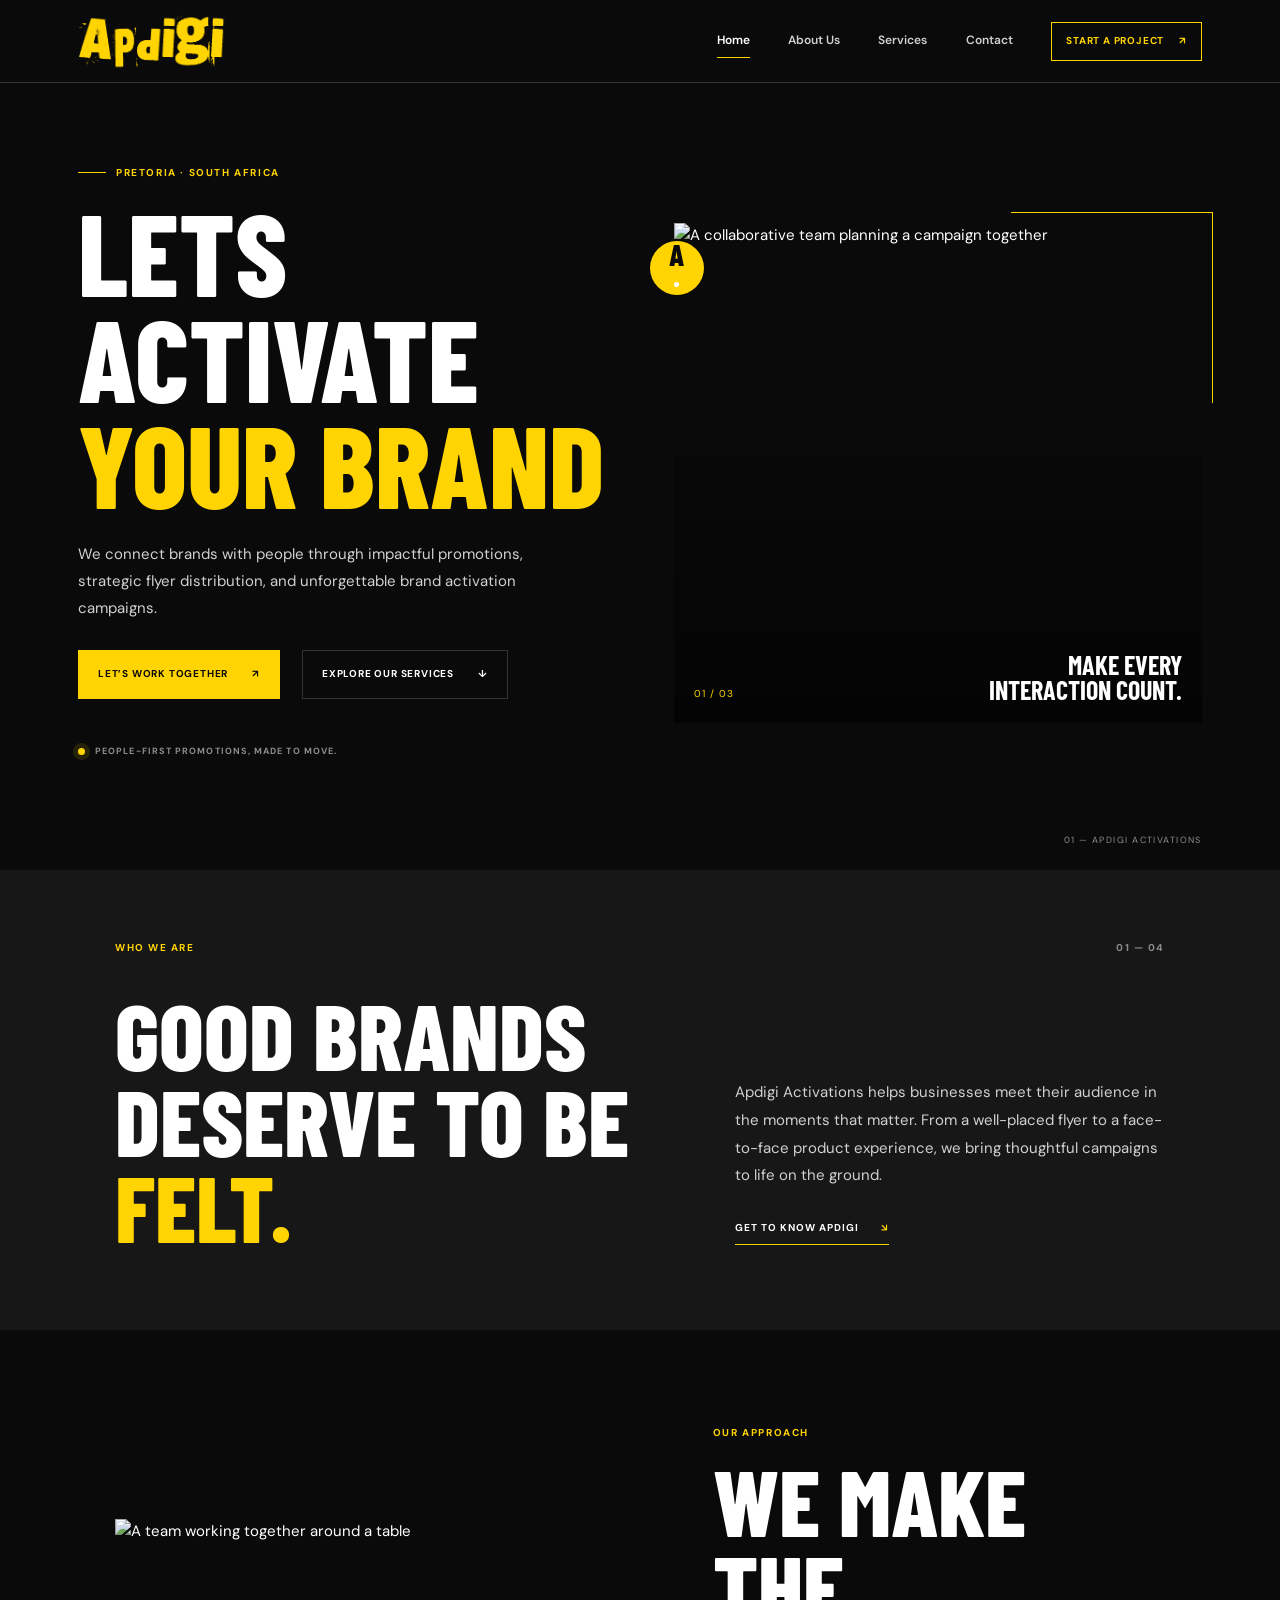
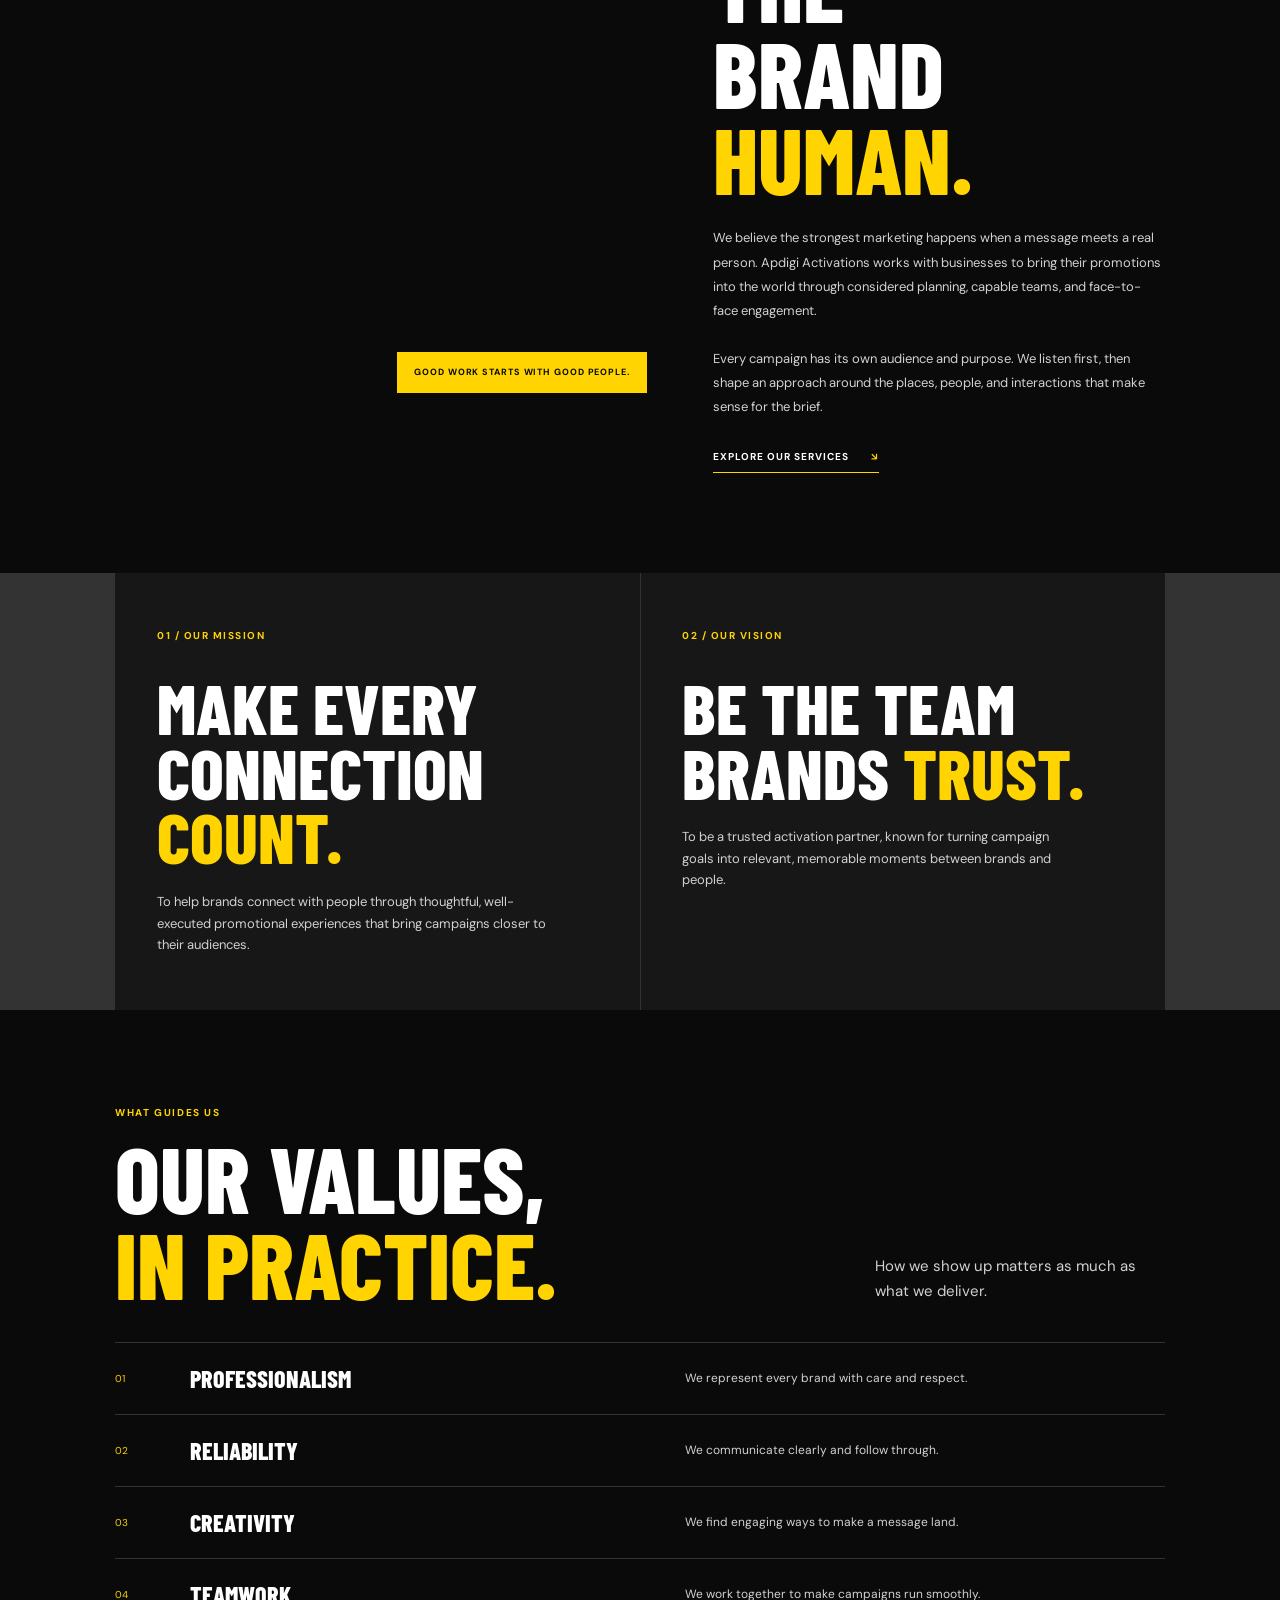
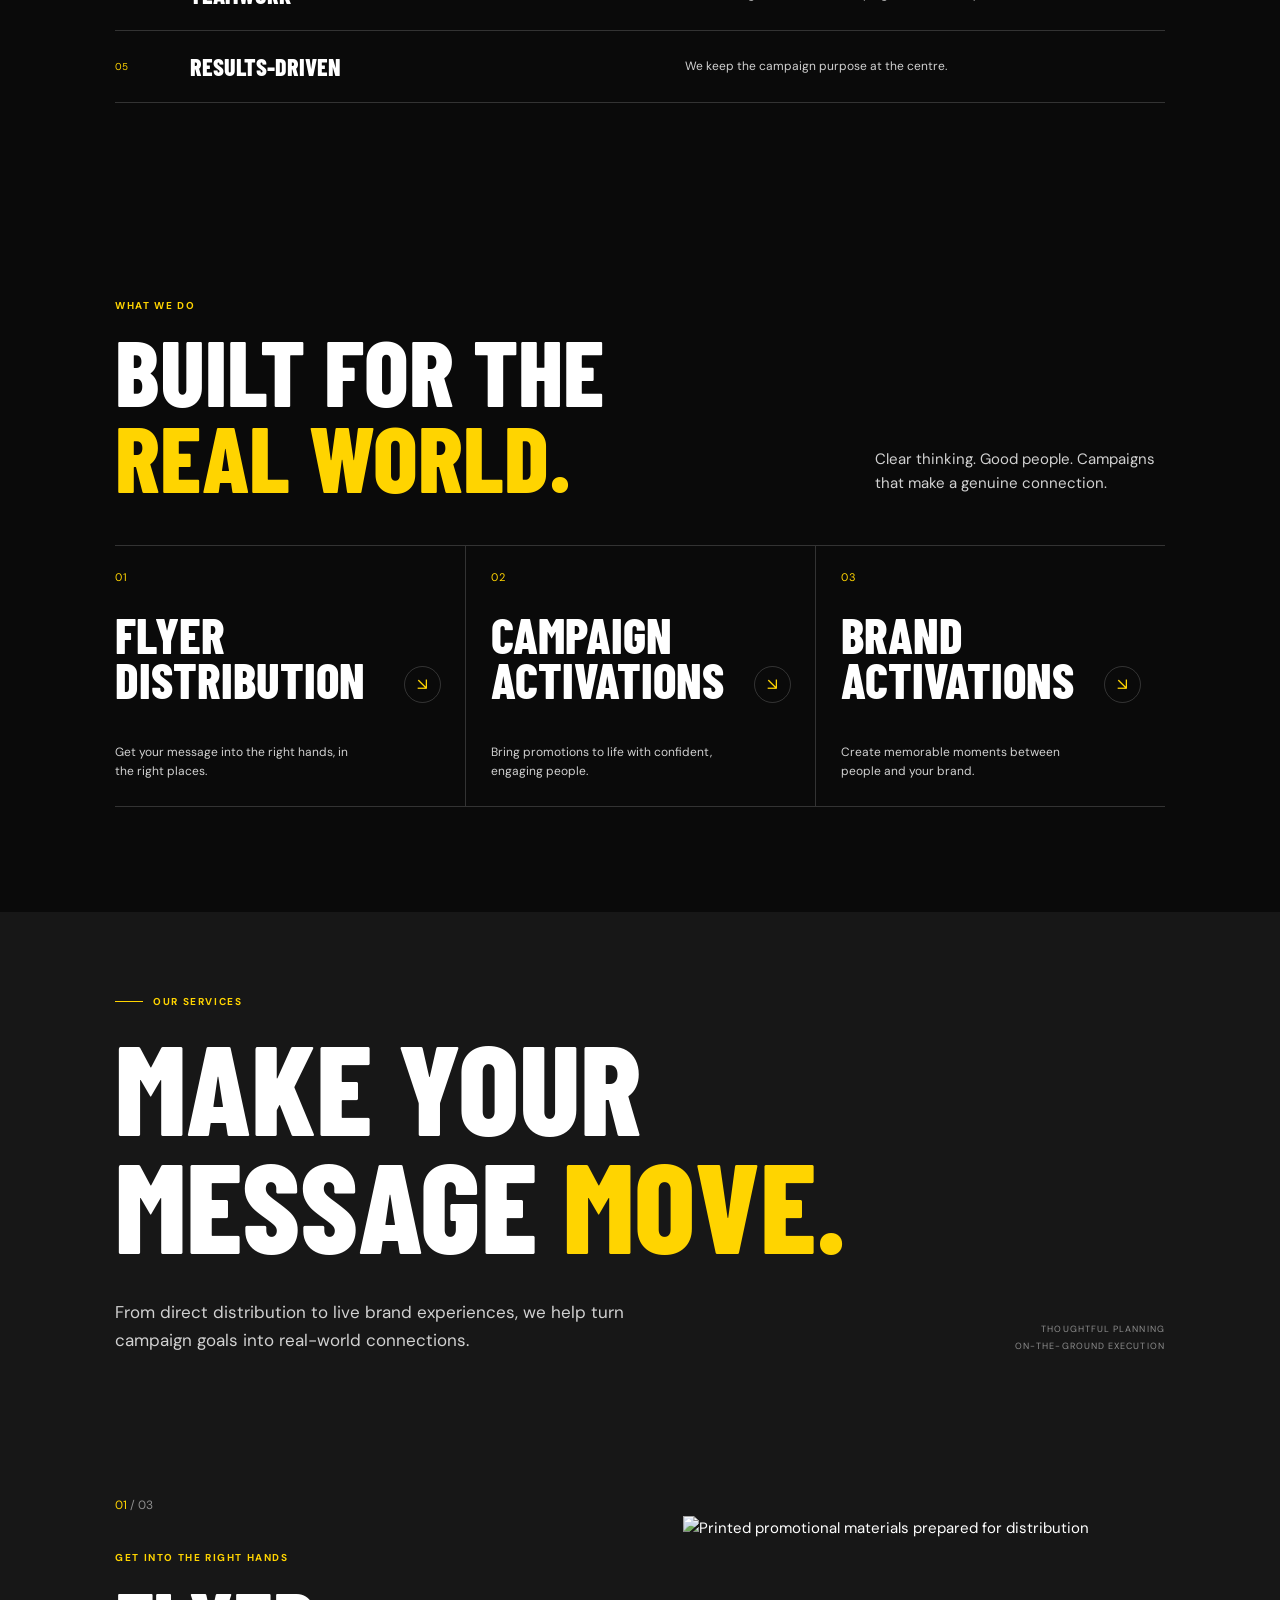
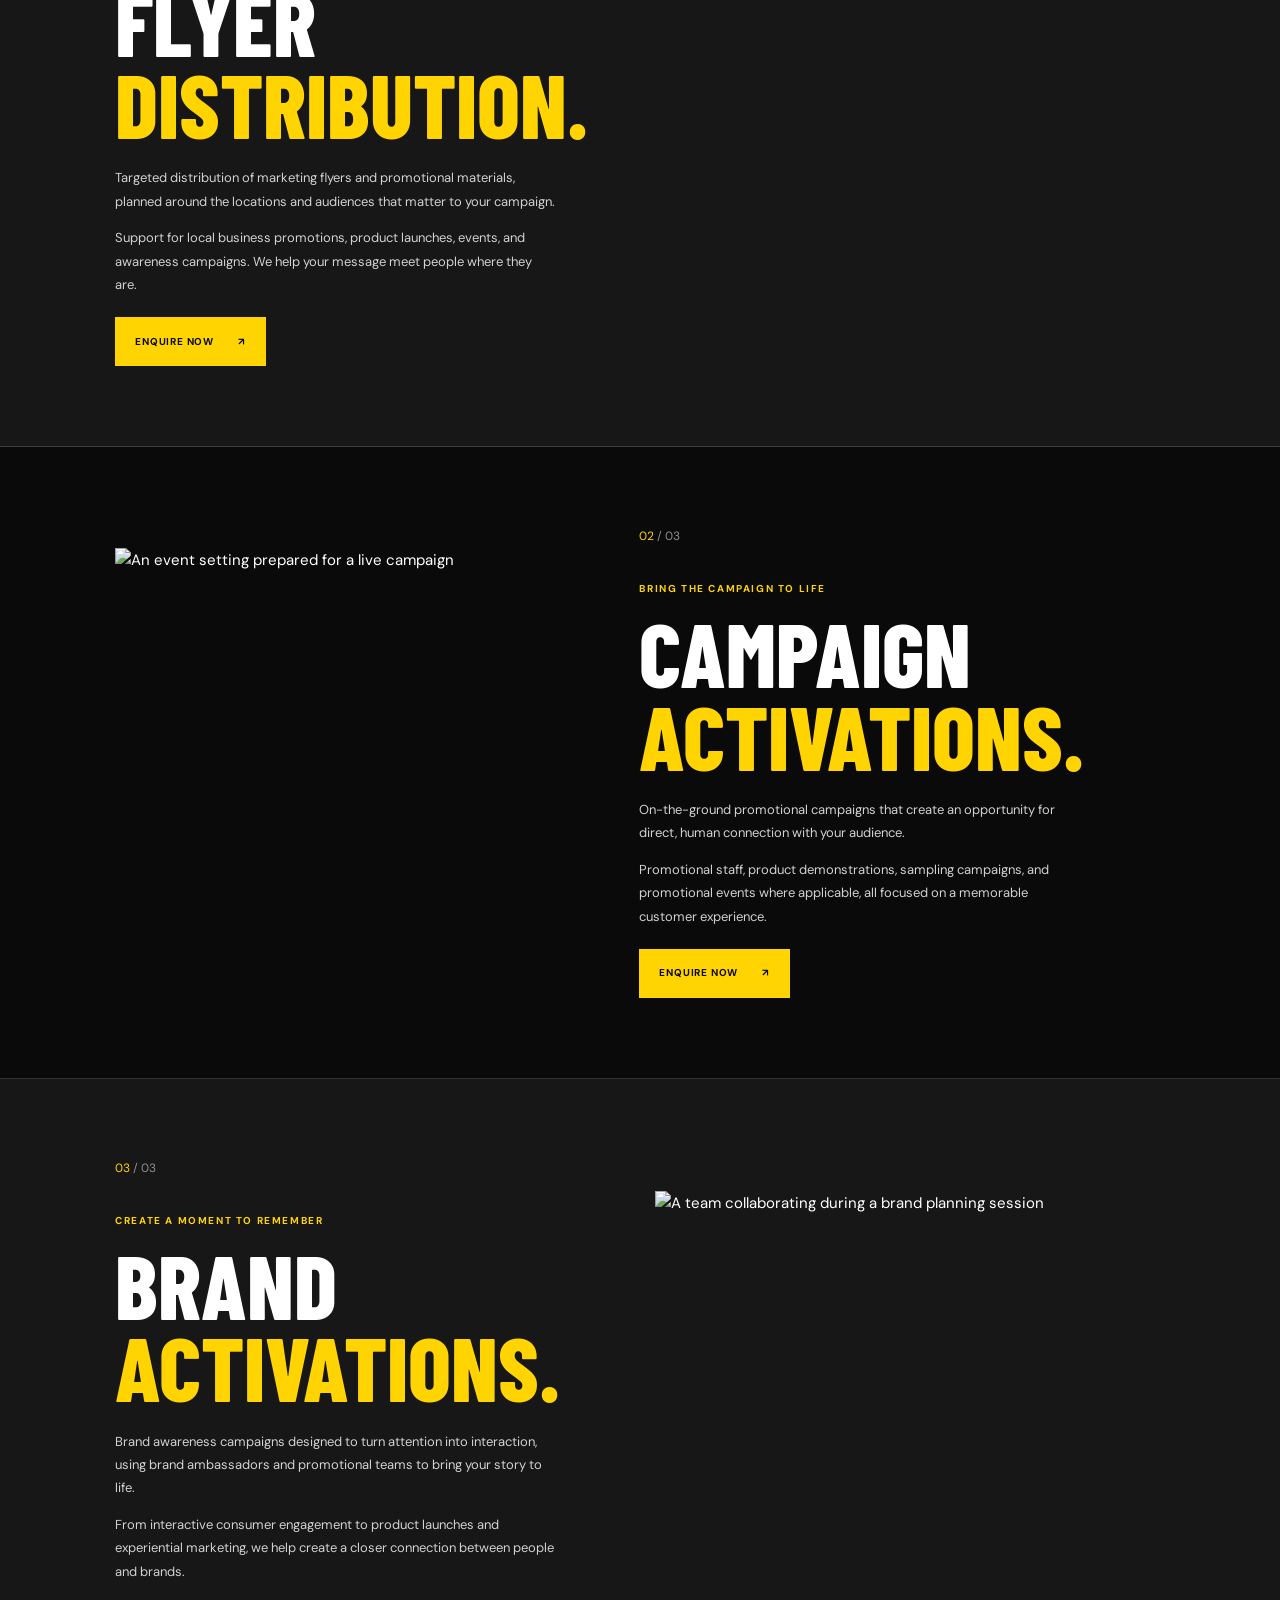
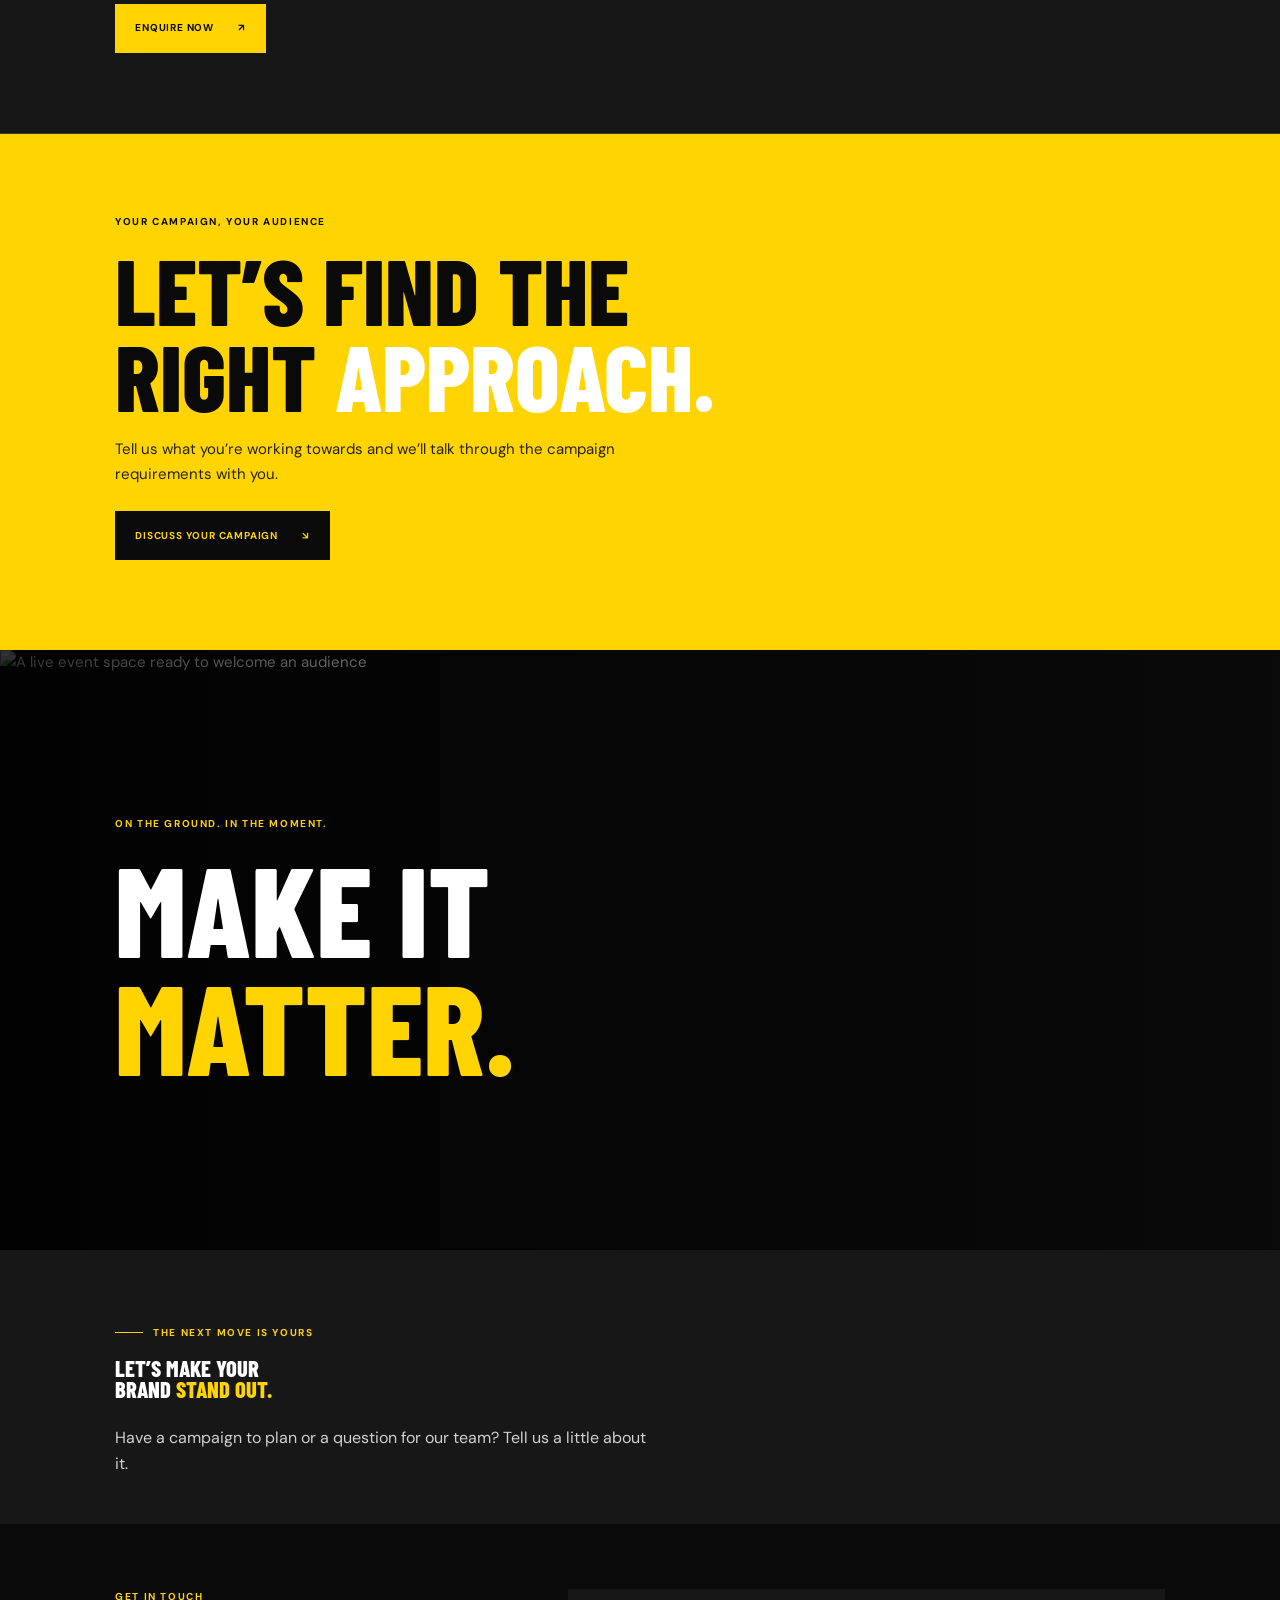
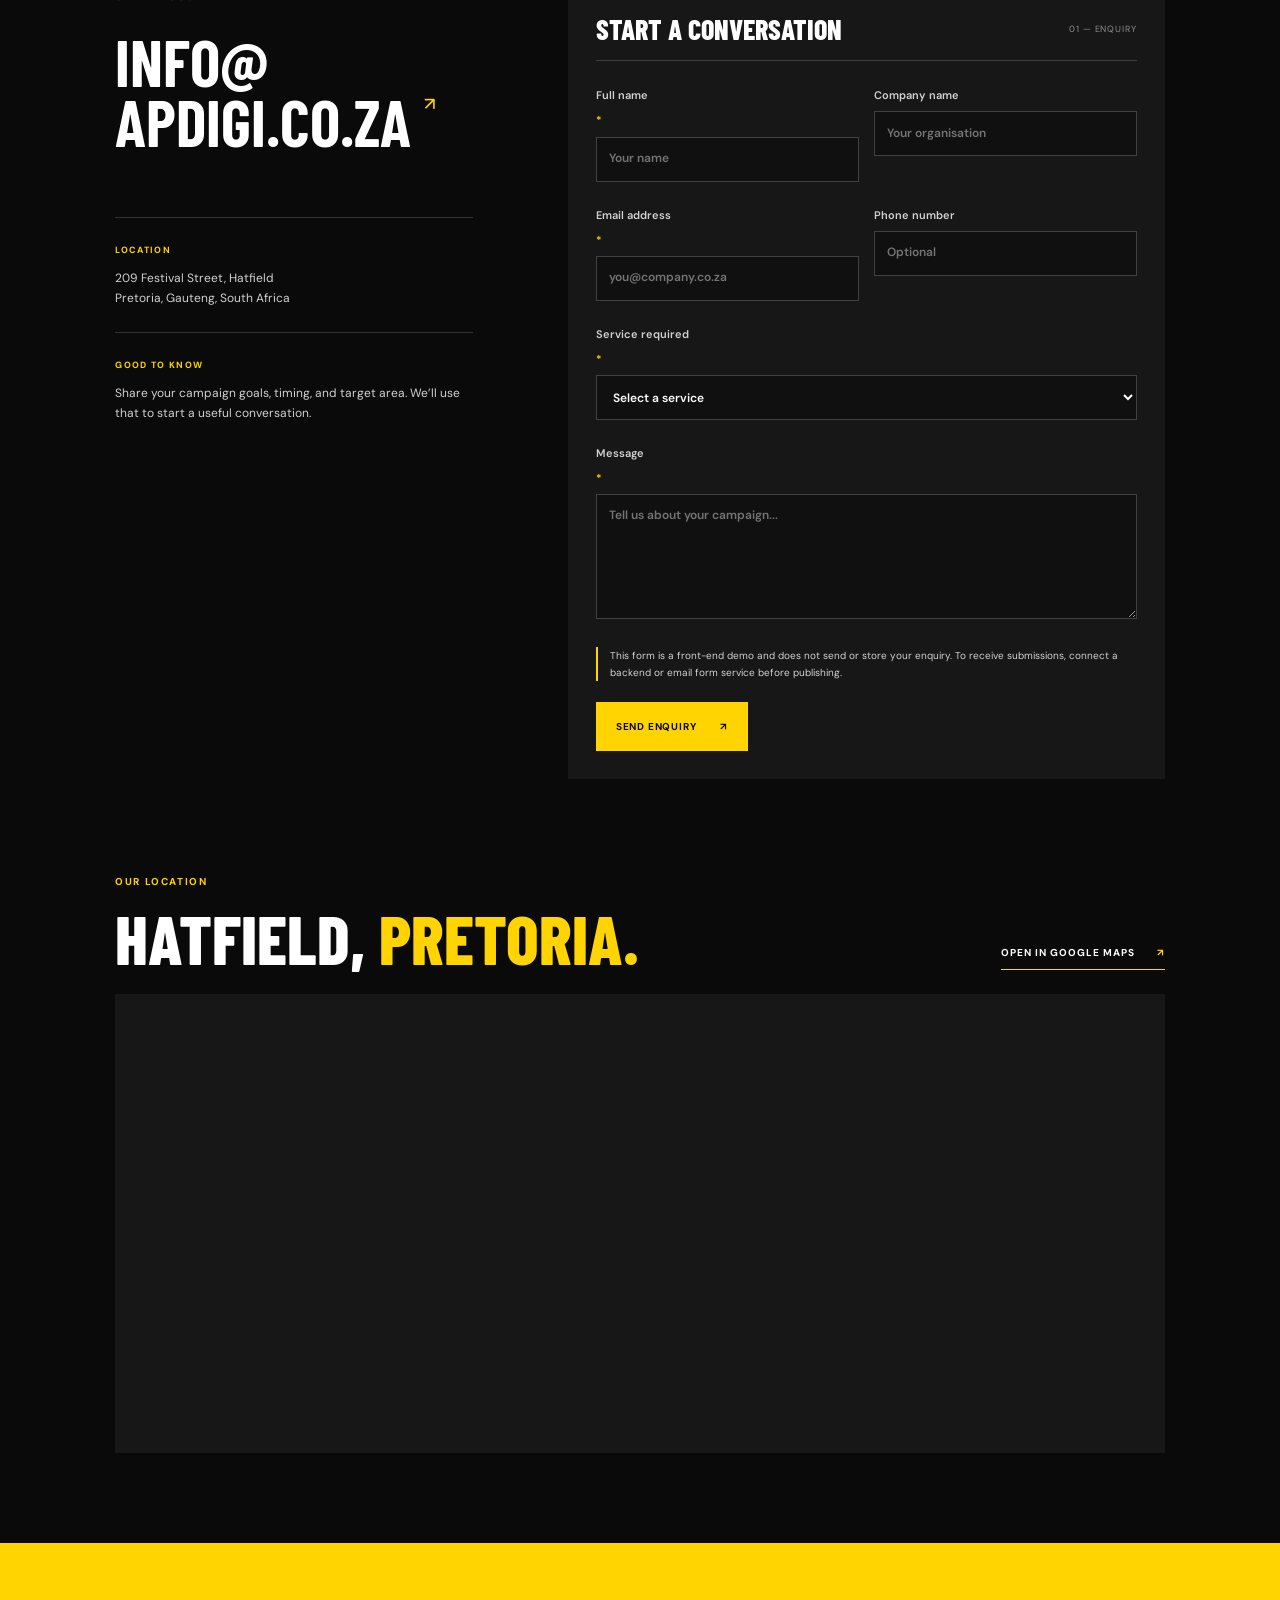
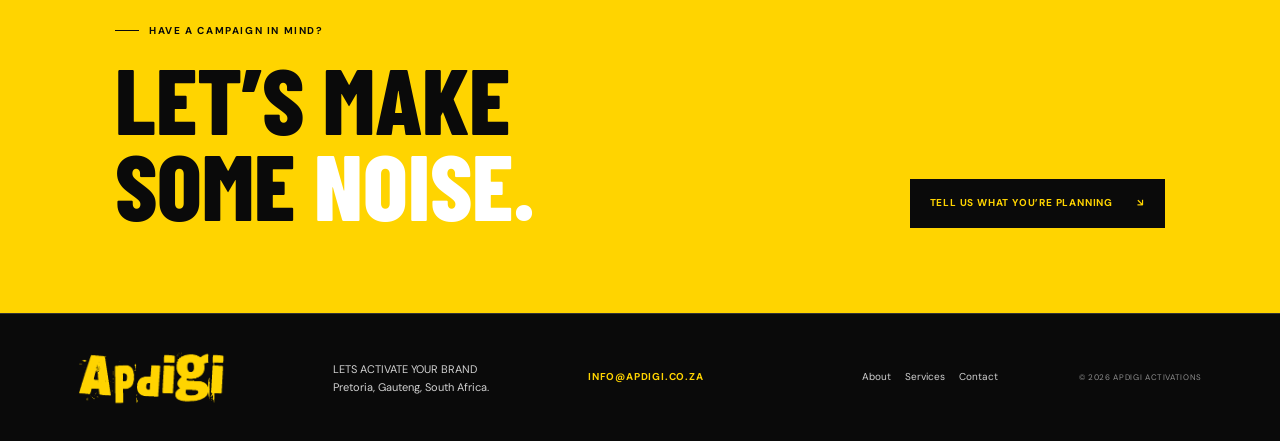
==== commit 8dd07a9d: "Make website a single scrolling page Co-authored-by: Copilot <223556219+Copilot@users.noreply.github" ====
--- a/about.html
+++ b/about.html
@@ -3,23 +3,12 @@
 <head>
   <meta charset="utf-8">
   <meta name="viewport" content="width=device-width, initial-scale=1">
-  <meta name="description" content="Meet Apdigi Activations, a Pretoria promotions agency helping businesses build awareness and meaningful customer interactions.">
-  <meta name="theme-color" content="#0a0a0a">
+  <meta http-equiv="refresh" content="0; url=index.html#about">
+  <meta name="robots" content="noindex">
   <title>About Us | Apdigi Activations</title>
-  <link rel="preconnect" href="https://fonts.googleapis.com"><link rel="preconnect" href="https://fonts.gstatic.com" crossorigin>
-  <link href="https://fonts.googleapis.com/css2?family=Barlow+Condensed:wght@600;700;800;900&family=DM+Sans:wght@400;500;600;700&display=swap" rel="stylesheet">
-  <link rel="stylesheet" href="assets/styles.css"><script src="assets/script.js" defer></script>
+  <script>window.location.replace('index.html#about');</script>
 </head>
 <body>
-  <a class="skip-link" href="#main">Skip to content</a>
-  <header class="site-header"><a class="brand" href="index.html" aria-label="Apdigi Activations home"><img src="assets/apdigi-logo-transparent.png" width="632" height="270" alt="APDIGI"></a><button class="menu-toggle" type="button" aria-expanded="false" aria-controls="primary-nav" aria-label="Open navigation"><span></span><span></span></button><nav class="primary-nav" id="primary-nav" aria-label="Main navigation"><a href="index.html">Home</a><a href="about.html" aria-current="page">About Us</a><a href="services.html">Services</a><a href="contact.html">Contact</a><a class="nav-cta" href="contact.html">START A PROJECT <span aria-hidden="true">↗</span></a></nav></header>
-  <main id="main">
-    <section class="page-hero section-pad"><p class="eyebrow"><span class="eyebrow-line"></span> THE PEOPLE BEHIND THE PROMOTION</p><h1>ABOUT APDIGI<br><em>ACTIVATIONS.</em></h1><div class="page-hero-bottom"><p>We help businesses increase brand awareness, reach their target audiences, and create meaningful customer interactions.</p><span>PRETORIA, SOUTH AFRICA<br>ESTABLISHED FOR WHAT’S NEXT</span></div></section>
-    <section class="about-story section-pad"><div class="about-image"><img src="https://images.unsplash.com/photo-1556761175-b413da4baf72?auto=format&fit=crop&w=1200&q=85" alt="A team working together around a table" loading="lazy"><span class="image-caption">GOOD WORK STARTS WITH GOOD PEOPLE.</span></div><div class="about-copy"><p class="eyebrow">OUR APPROACH</p><h2>WE MAKE THE<br>BRAND <em>HUMAN.</em></h2><p>We believe the strongest marketing happens when a message meets a real person. Apdigi Activations works with businesses to bring their promotions into the world through considered planning, capable teams, and face-to-face engagement.</p><p>Every campaign has its own audience and purpose. We listen first, then shape an approach around the places, people, and interactions that make sense for the brief.</p><a class="text-link" href="services.html">EXPLORE OUR SERVICES <span aria-hidden="true">↗</span></a></div></section>
-    <section class="mission-vision section-pad"><article><span class="section-kicker">01 / OUR MISSION</span><h2>MAKE EVERY<br>CONNECTION <em>COUNT.</em></h2><p>To help brands connect with people through thoughtful, well-executed promotional experiences that bring campaigns closer to their audiences.</p></article><article><span class="section-kicker">02 / OUR VISION</span><h2>BE THE TEAM<br>BRANDS <em>TRUST.</em></h2><p>To be a trusted activation partner, known for turning campaign goals into relevant, memorable moments between brands and people.</p></article></section>
-    <section class="values-section section-pad"><div class="section-heading"><div><p class="eyebrow">WHAT GUIDES US</p><h2>OUR VALUES,<br><em>IN PRACTICE.</em></h2></div><p>How we show up matters as much as what we deliver.</p></div><div class="values-list"><div><span>01</span><h3>PROFESSIONALISM</h3><p>We represent every brand with care and respect.</p></div><div><span>02</span><h3>RELIABILITY</h3><p>We communicate clearly and follow through.</p></div><div><span>03</span><h3>CREATIVITY</h3><p>We find engaging ways to make a message land.</p></div><div><span>04</span><h3>TEAMWORK</h3><p>We work together to make campaigns run smoothly.</p></div><div><span>05</span><h3>RESULTS-DRIVEN</h3><p>We keep the campaign purpose at the centre.</p></div></div></section>
-    <section class="cta-band section-pad"><p class="eyebrow">LET’S GET TO WORK</p><div class="cta-content"><h2>HAVE A GOOD<br>IDEA? <em>LET’S GO.</em></h2><a class="button button-yellow" href="contact.html">TALK TO OUR TEAM <span aria-hidden="true">↗</span></a></div></section>
-  </main>
-  <footer class="site-footer"><a class="brand footer-brand" href="index.html" aria-label="Apdigi Activations home"><img src="assets/apdigi-logo-transparent.png" width="632" height="270" alt="APDIGI"></a><p>LETS ACTIVATE YOUR BRAND<br>Pretoria, Gauteng, South Africa.</p><a class="footer-email" href="mailto:info@apdigi.co.za">INFO@APDIGI.CO.ZA</a><nav aria-label="Footer navigation"><a href="index.html">Home</a><a href="services.html">Services</a><a href="contact.html">Contact</a></nav><span class="copyright">© <span data-year>2026</span> APDIGI ACTIVATIONS</span></footer>
+  <p>About Apdigi Activations is now part of the <a href="index.html#about">one-page website</a>.</p>
 </body>
-</html>+</html>
